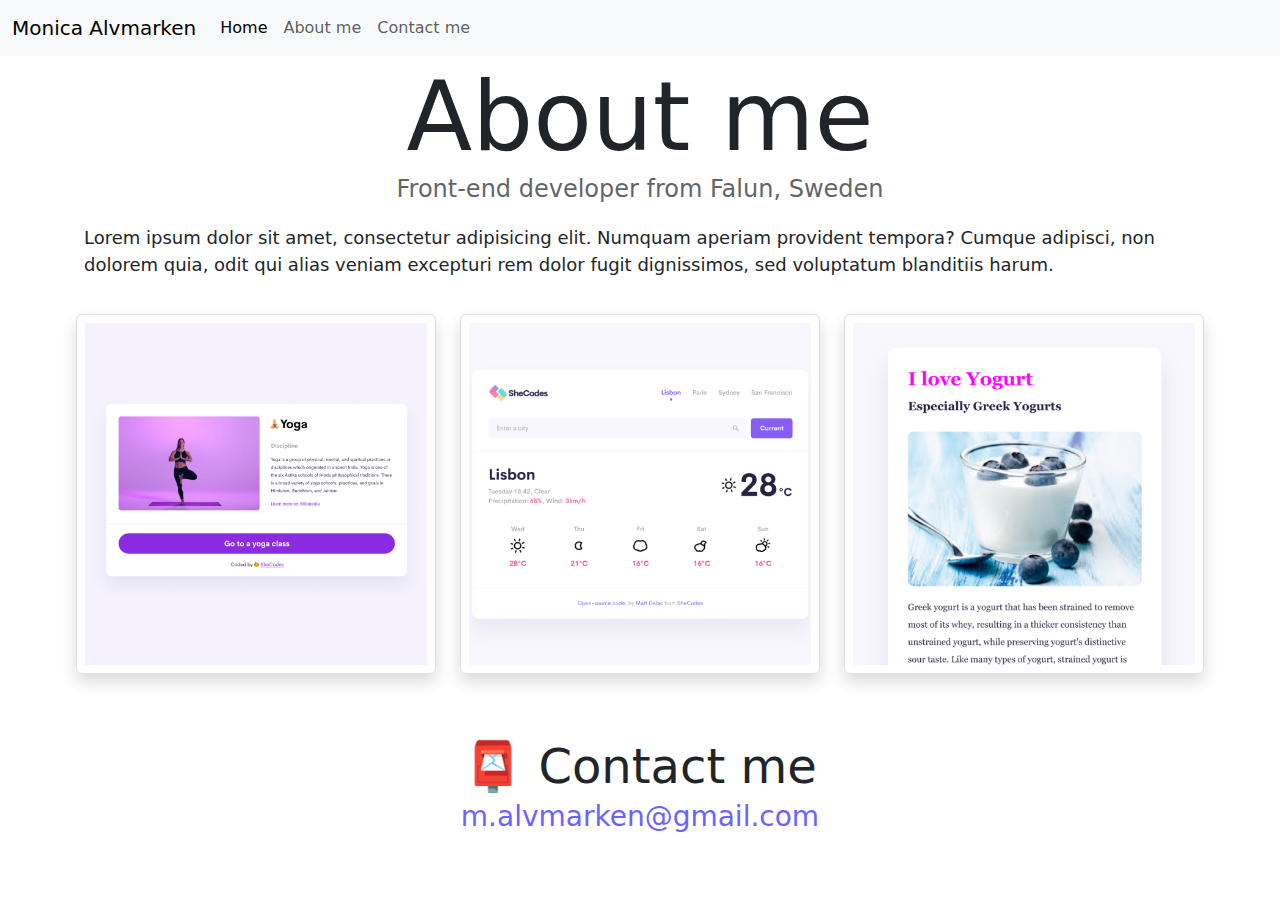
==== about.html @ 01b437a0 "Setup the project from codesandbox" ====
<!DOCTYPE html>
<html lang="en">
  <head>
    <meta charset="UTF-8" />
    <meta http-equiv="X-UA-Compatible" content="IE=edge" />
    <meta name="viewport" content="width=device-width, initial-scale=1.0" />
    <link
      href="https://cdn.jsdelivr.net/npm/bootstrap@5.3.3/dist/css/bootstrap.min.css"
      rel="stylesheet"
      integrity="sha384-QWTKZyjpPEjISv5WaRU9OFeRpok6YctnYmDr5pNlyT2bRjXh0JMhjY6hW+ALEwIH"
      crossorigin="anonymous"
    />
    <link rel="stylesheet" href="/css/style.css" />
    <script
      src="https://cdn.jsdelivr.net/npm/bootstrap@5.3.3/dist/js/bootstrap.bundle.min.js"
      integrity="sha384-YvpcrYf0tY3lHB60NNkmXc5s9fDVZLESaAA55NDzOxhy9GkcIdslK1eN7N6jIeHz"
      crossorigin="anonymous"
    ></script>
    <title>About Monice Alvmarken</title>
  </head>
  <body>
    <nav class="navbar fixed-top navbar-expand-lg bg-body-tertiary">
      <div class="container-fluid">
        <a class="navbar-brand" href="/index.html">Monica Alvmarken</a>
        <button
          class="navbar-toggler"
          type="button"
          data-bs-toggle="collapse"
          data-bs-target="#navbarNav"
          aria-controls="navbarNav"
          aria-expanded="false"
          aria-label="Toggle navigation"
        >
          <span class="navbar-toggler-icon"></span>
        </button>
        <div class="collapse navbar-collapse" id="navbarNav">
          <ul class="navbar-nav">
            <li class="nav-item">
              <a class="nav-link active" aria-current="page" href="/index.html"
                >Home</a
              >
            </li>
            <li class="nav-item">
              <a class="nav-link" href="/about.html">About me</a>
            </li>
            <li class="nav-item">
              <a class="nav-link" href="/about.html#contact">Contact me</a>
            </li>
          </ul>
        </div>
      </div>
    </nav>
    <h1>About me</h1>
    <h3>Front-end developer from Falun, Sweden</h3>
    <p>
      Lorem ipsum dolor sit amet, consectetur adipisicing elit. Numquam aperiam
      provident tempora? Cumque adipisci, non dolorem quia, odit qui alias
      veniam excepturi rem dolor fugit dignissimos, sed voluptatum blanditiis
      harum.
    </p>
    <div class="container-fluid">
      <div class="row">
        <div class="col-sm-4">
          <img
            src="/images/yoga.png"
            class="img-fluid p-2 border rounded mb-3 shadow"
          />
        </div>
        <div class="col-sm-4">
          <img
            src="/images/weather.png"
            class="img-fluid p-2 border rounded mb-3 shadow"
          />
        </div>
        <div class="col-sm-4">
          <img
            src="/images/yogurt.png"
            class="img-fluid p-2 border rounded mb-3 shadow"
          />
        </div>
      </div>
    </div>
    <div id="contact" class="mt-5">
      <h2>📮 Contact me</h2>
      <a href="mailto:m.alvmarken@gmail.com" class="email-link">
        m.alvmarken@gmail.com
      </a>
    </div>
  </body>
</html>
---- css/style.css ----
:root {
    --primary-color: #6c63ff;
    --secondary-color: #f5f2fe;
    --box-shadow: 0 5px 10px rgba(0, 0, 0, 0.3);
  }
  
  body {
    margin: 60px auto;
    max-width: 90%;
  }
  
  h1,
  h2,
  h3 {
    text-align: center;
    margin: 0;
  }
  
  h1 {
    font-size: 96px;
  }
  
  h2 {
    font-size: 48px;
  }
  
  h3 {
    font-size: 24px;
    opacity: 0.7;
  }
  
  p {
    padding: 20px;
    border-radius: 4px;
    font-size: 18px;
    line-height: 1.5;
    text-align: start;
  }
  
  .navigation-links {
    display: flex;
    margin-top: 40px;
    justify-content: center;
  }
  
  .navigation-links a {
    margin: 20px;
    border-radius: 4px;
    padding: 20px 15px;
    text-decoration: none;
    text-transform: capitalize;
  }
  
  .contact-link {
    background: var(--primary-color);
    box-shadow: var(--box-shadow);
    color: white;
  }
  
  .about-link {
    color: var(--primary-color);
    border: 1px solid var(--primary-color);
  }
  
  .homepage-link {
    color: var(--primary-color);
    text-align: center;
    display: block;
  }
  
  .about-paragraphs {
    display: flex;
    margin: 30px 0;
  }
  
  .about-paragraphs p {
    margin: 10px;
  }
  
  .email-link {
    display: flex;
    justify-content: center;
    color: var(--primary-color);
    font-size: 28px;
    text-decoration: none;
  }
  
  .email-link:hover {
    text-decoration: underline;
  }
  
  .column-color {
    background-color: #f4f2fe;
    border: 1px solid;
    border-color: lightgray;
    border-radius: 6px;
  }
  .column-header {
    text-align: start;
  }
  .column-button {
    justify-content: start;
  }
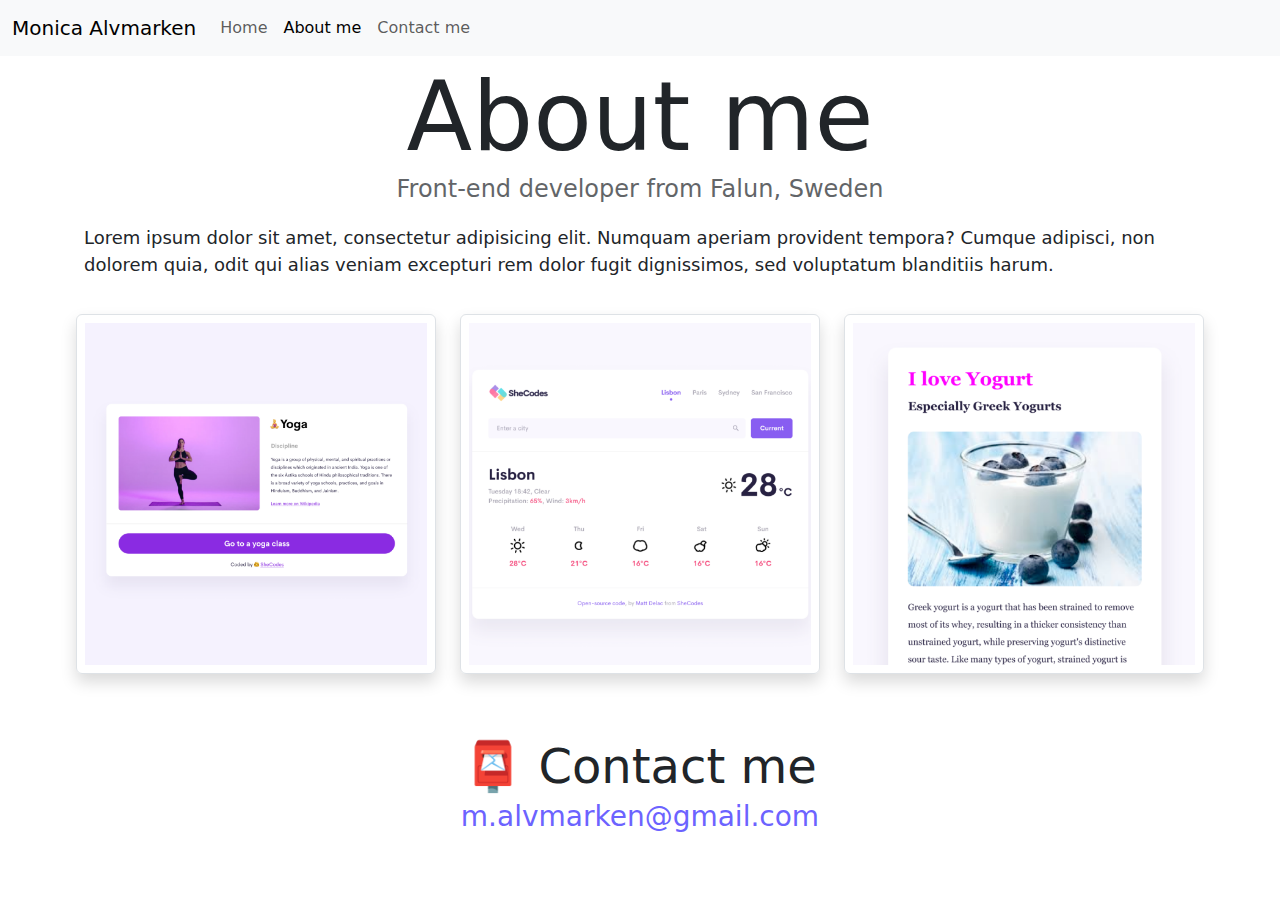
==== commit 51e37751: "Corrected nav-link active in navbar" ====
--- a/about.html
+++ b/about.html
@@ -4,6 +4,7 @@
     <meta charset="UTF-8" />
     <meta http-equiv="X-UA-Compatible" content="IE=edge" />
     <meta name="viewport" content="width=device-width, initial-scale=1.0" />
+    <meta name="description" content="The portfolio page of Monica Alvmarken, a frontend developer from Falun, Sweden.">
     <link
       href="https://cdn.jsdelivr.net/npm/bootstrap@5.3.3/dist/css/bootstrap.min.css"
       rel="stylesheet"
@@ -16,12 +17,12 @@
       integrity="sha384-YvpcrYf0tY3lHB60NNkmXc5s9fDVZLESaAA55NDzOxhy9GkcIdslK1eN7N6jIeHz"
       crossorigin="anonymous"
     ></script>
-    <title>About Monice Alvmarken</title>
+    <title>More information about Frontend developer Monica Alvmarken</title>
   </head>
   <body>
     <nav class="navbar fixed-top navbar-expand-lg bg-body-tertiary">
       <div class="container-fluid">
-        <a class="navbar-brand" href="/index.html">Monica Alvmarken</a>
+        <a class="navbar-brand" href="/" title="Click here to go to the portfolio start page">Monica Alvmarken</a>
         <button
           class="navbar-toggler"
           type="button"
@@ -36,15 +37,15 @@
         <div class="collapse navbar-collapse" id="navbarNav">
           <ul class="navbar-nav">
             <li class="nav-item">
-              <a class="nav-link active" aria-current="page" href="/index.html"
+              <a class="nav-link" aria-current="page" href="/" title="Click here to go to the portfolio start page"
                 >Home</a
               >
             </li>
             <li class="nav-item">
-              <a class="nav-link" href="/about.html">About me</a>
+              <a class="nav-link active" href="/about.html" title="Click here to learn more about me">About me</a>
             </li>
             <li class="nav-item">
-              <a class="nav-link" href="/about.html#contact">Contact me</a>
+              <a class="nav-link" href="/about.html#contact" title="Click here to go to my contact link">Contact me</a>
             </li>
           </ul>
         </div>
@@ -64,25 +65,28 @@
           <img
             src="/images/yoga.png"
             class="img-fluid p-2 border rounded mb-3 shadow"
+            alt="An image of my Yoga app"
           />
         </div>
         <div class="col-sm-4">
           <img
             src="/images/weather.png"
             class="img-fluid p-2 border rounded mb-3 shadow"
+            alt="An image of my Weather app"
           />
         </div>
         <div class="col-sm-4">
           <img
             src="/images/yogurt.png"
             class="img-fluid p-2 border rounded mb-3 shadow"
+            alt="An image of my Yogurt app"
           />
         </div>
       </div>
     </div>
     <div id="contact" class="mt-5">
       <h2>📮 Contact me</h2>
-      <a href="mailto:m.alvmarken@gmail.com" class="email-link">
+      <a href="mailto:m.alvmarken@gmail.com" class="email-link" title="Click here to send me an e-mail">
         m.alvmarken@gmail.com
       </a>
     </div>
